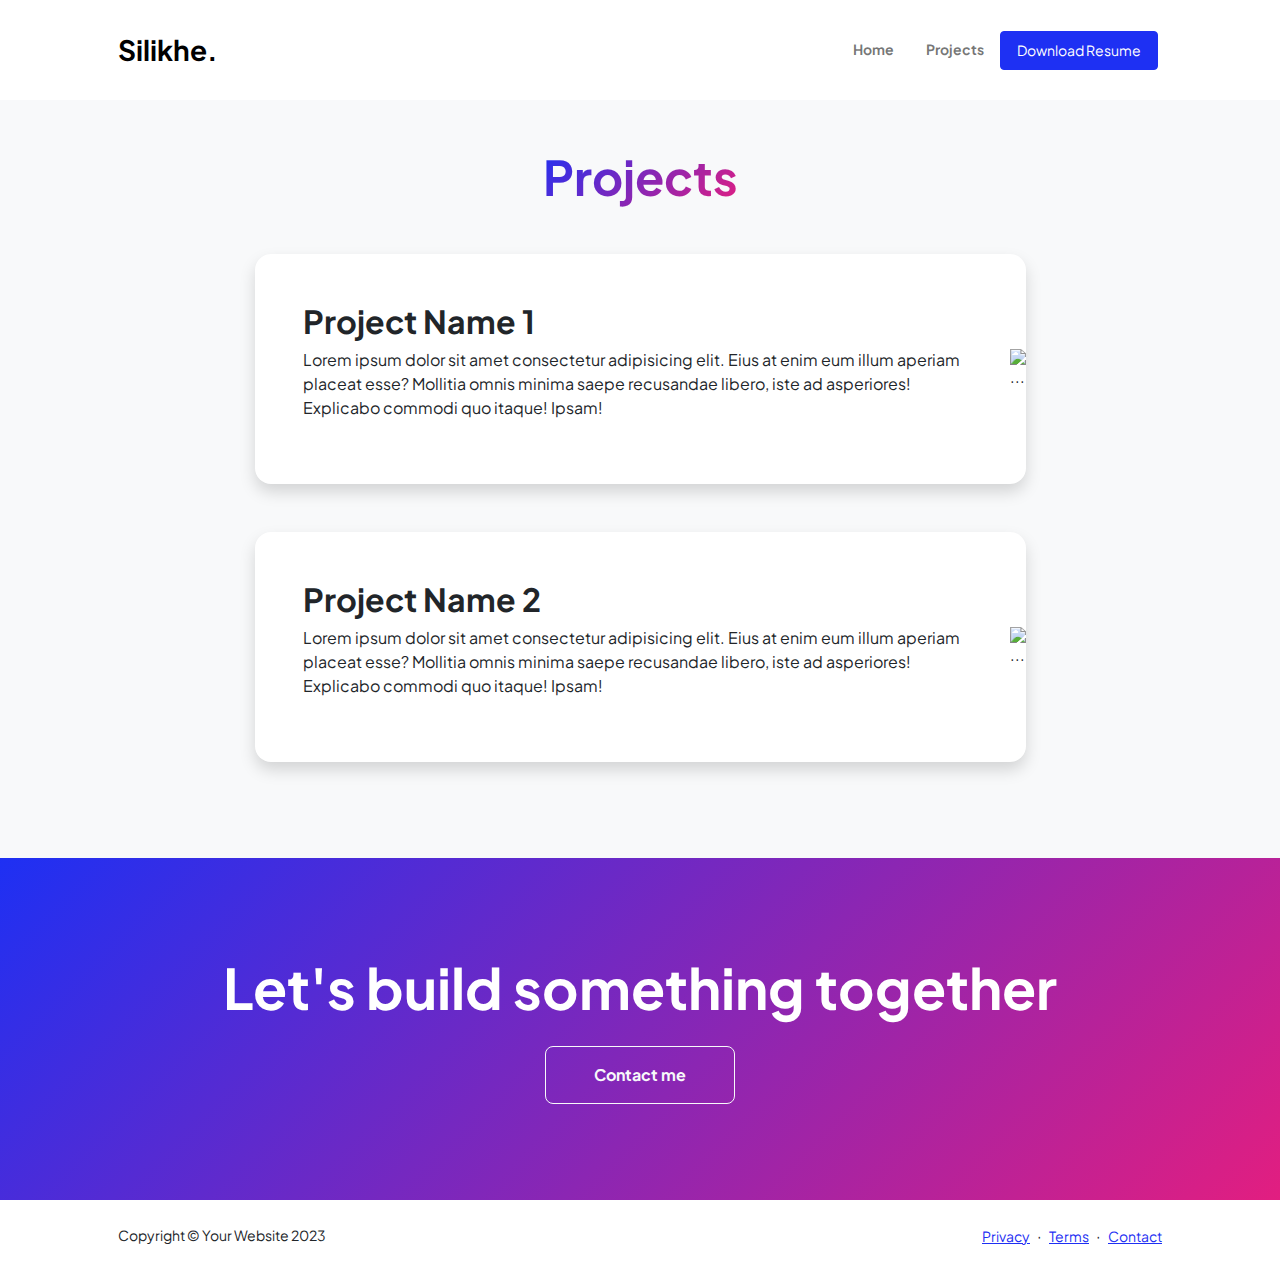
==== projects.html @ 0304fe15 "first commit" ====
<!DOCTYPE html>
<html lang="en">
    <head>
        <meta charset="utf-8" />
        <meta name="viewport" content="width=device-width, initial-scale=1, shrink-to-fit=no" />
        <meta name="description" content="" />
        <meta name="author" content="" />
        <title>Modern Business - Start Bootstrap Template</title>
        <!-- Favicon-->
        <link rel="icon" type="image/x-icon" href="assets/favicon.ico" />
        <!-- Custom Google font-->
        <link rel="preconnect" href="https://fonts.googleapis.com" />
        <link rel="preconnect" href="https://fonts.gstatic.com" crossorigin />
        <link href="https://fonts.googleapis.com/css2?family=Plus+Jakarta+Sans:wght@100;200;300;400;500;600;700;800;900&amp;display=swap" rel="stylesheet" />
        <!-- Bootstrap icons-->
        <link href="https://cdn.jsdelivr.net/npm/bootstrap-icons@1.8.1/font/bootstrap-icons.css" rel="stylesheet" />
        <!-- Core theme CSS (includes Bootstrap)-->
        <link href="css/styles.css" rel="stylesheet" />
    </head>
    <body class="d-flex flex-column h-100 bg-light">
        <main class="flex-shrink-0">
            <!-- Navigation-->
            <nav class="navbar navbar-expand-lg navbar-light bg-white py-4">
                <div class="container px-5">
                    <a class="navbar-brand" href="index.html"><span class="fw-bolder text-black text-primary" style="font-size: 28px; font-weight: bold;">Silikhe.</span></a>
                    <button class="navbar-toggler" type="button" data-bs-toggle="collapse" data-bs-target="#navbarSupportedContent" aria-controls="navbarSupportedContent" aria-expanded="false" aria-label="Toggle navigation"><span class="navbar-toggler-icon"></span></button>
                    <div class="collapse navbar-collapse" id="navbarSupportedContent">
                        <ul class="navbar-nav ms-auto mb-2 mb-lg-0 small fw-bolder">
                            <li class="nav-item"><a class="nav-link" href="index.html">Home</a></li>
                            <li class="nav-item"><a class="nav-link" href="projects.html">Projects</a></li>
                            <li class="nav-item"><a class="btn btn-primary btn-sm px-3 py-2 me-sm-1" href="resume.html">Download Resume</a></li>
                        </ul>
                    </div>
                </div>
            </nav>
            <!-- Projects Section-->
            <section class="py-5">
                <div class="container px-5 mb-5">
                    <div class="text-center mb-5">
                        <h1 class="display-5 fw-bolder mb-0"><span class="text-gradient d-inline">Projects</span></h1>
                    </div>
                    <div class="row gx-5 justify-content-center">
                        <div class="col-lg-11 col-xl-9 col-xxl-8">
                            <!-- Project Card 1-->
                            <div class="card overflow-hidden shadow rounded-4 border-0 mb-5">
                                <div class="card-body p-0">
                                    <div class="d-flex align-items-center">
                                        <div class="p-5">
                                            <h2 class="fw-bolder">Project Name 1</h2>
                                            <p>Lorem ipsum dolor sit amet consectetur adipisicing elit. Eius at enim eum illum aperiam placeat esse? Mollitia omnis minima saepe recusandae libero, iste ad asperiores! Explicabo commodi quo itaque! Ipsam!</p>
                                        </div>
                                        <img class="img-fluid" src="https://dummyimage.com/300x400/343a40/6c757d" alt="..." />
                                    </div>
                                </div>
                            </div>
                            <!-- Project Card 2-->
                            <div class="card overflow-hidden shadow rounded-4 border-0">
                                <div class="card-body p-0">
                                    <div class="d-flex align-items-center">
                                        <div class="p-5">
                                            <h2 class="fw-bolder">Project Name 2</h2>
                                            <p>Lorem ipsum dolor sit amet consectetur adipisicing elit. Eius at enim eum illum aperiam placeat esse? Mollitia omnis minima saepe recusandae libero, iste ad asperiores! Explicabo commodi quo itaque! Ipsam!</p>
                                        </div>
                                        <img class="img-fluid" src="https://dummyimage.com/300x400/343a40/6c757d" alt="..." />
                                    </div>
                                </div>
                            </div>
                        </div>
                    </div>
                </div>
            </section>
            <!-- Call to action section-->
            <section class="py-5 bg-gradient-primary-to-secondary text-white">
                <div class="container px-5 my-5">
                    <div class="text-center">
                        <h2 class="display-4 fw-bolder mb-4">Let's build something together</h2>
                        <a class="btn btn-outline-light btn-lg px-5 py-3 fs-6 fw-bolder" href="contact.html">Contact me</a>
                    </div>
                </div>
            </section>
        </main>
        <!-- Footer-->
        <footer class="bg-white py-4 mt-auto">
            <div class="container px-5">
                <div class="row align-items-center justify-content-between flex-column flex-sm-row">
                    <div class="col-auto"><div class="small m-0">Copyright &copy; Your Website 2023</div></div>
                    <div class="col-auto">
                        <a class="small" href="#!">Privacy</a>
                        <span class="mx-1">&middot;</span>
                        <a class="small" href="#!">Terms</a>
                        <span class="mx-1">&middot;</span>
                        <a class="small" href="#!">Contact</a>
                    </div>
                </div>
            </div>
        </footer>
        <!-- Bootstrap core JS-->
        <script src="https://cdn.jsdelivr.net/npm/bootstrap@5.2.3/dist/js/bootstrap.bundle.min.js"></script>
        <!-- Core theme JS-->
        <script src="js/scripts.js"></script>
    </body>
</html>
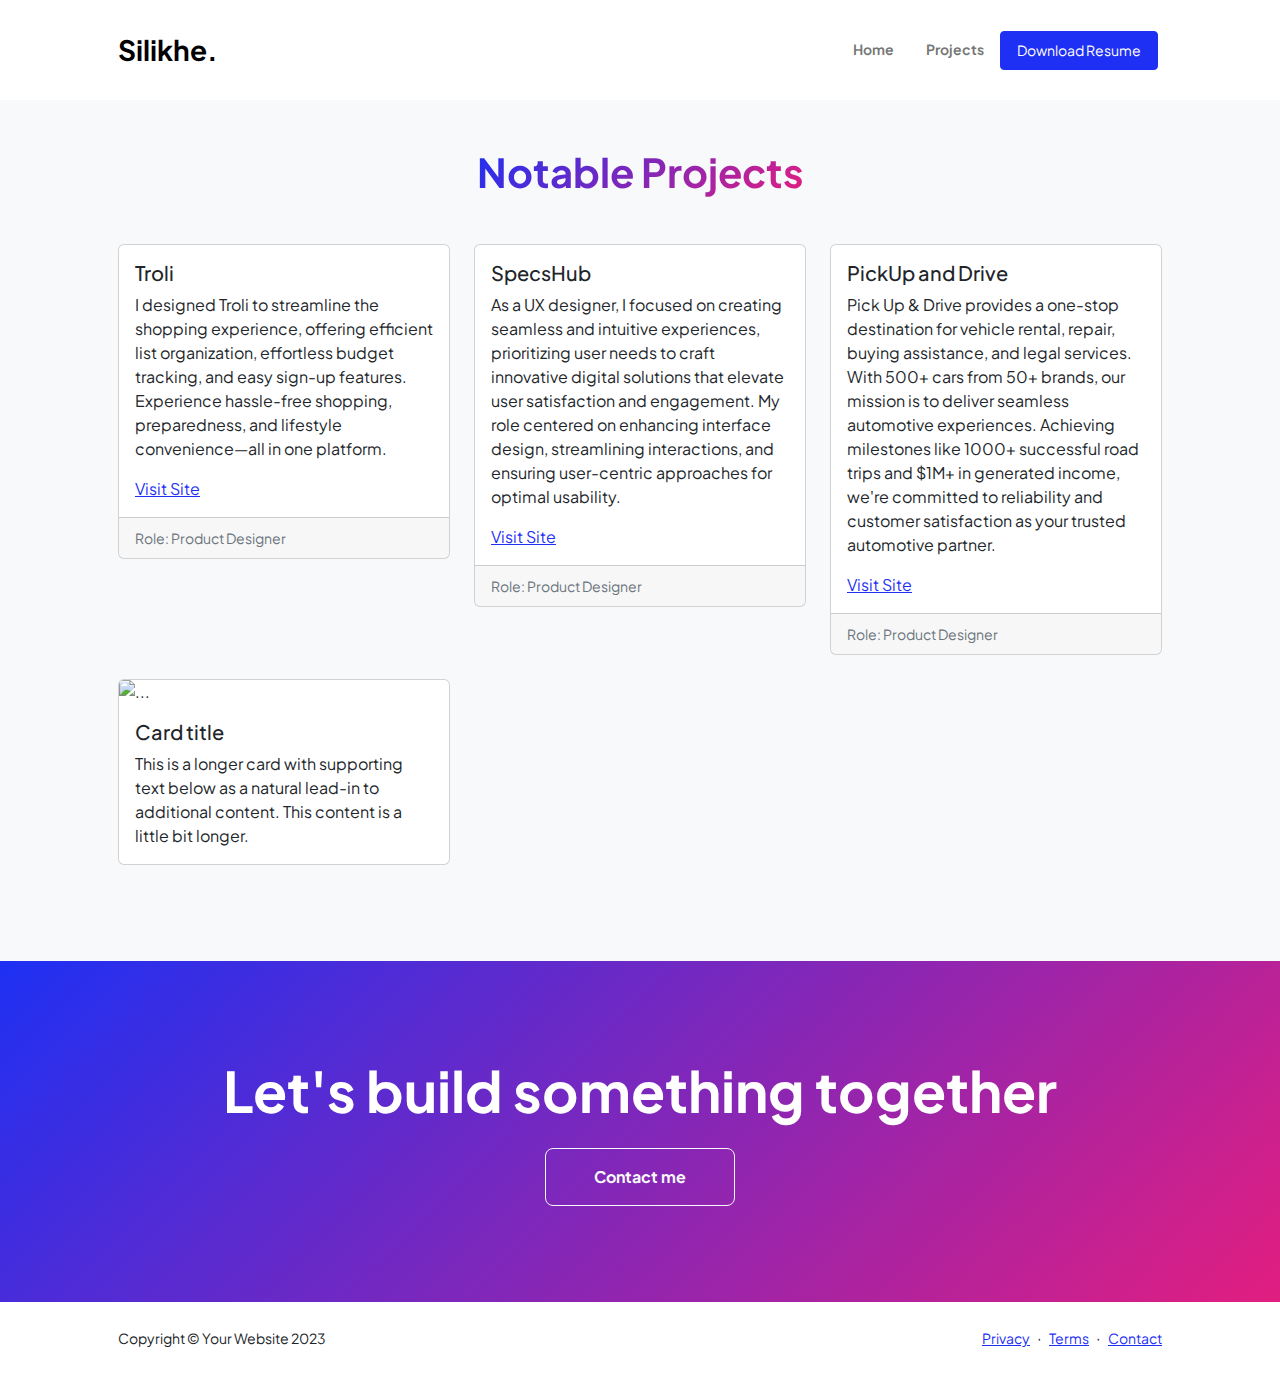
==== commit b0a3e800: "add" ====
--- a/projects.html
+++ b/projects.html
@@ -28,7 +28,7 @@
                         <ul class="navbar-nav ms-auto mb-2 mb-lg-0 small fw-bolder">
                             <li class="nav-item"><a class="nav-link" href="index.html">Home</a></li>
                             <li class="nav-item"><a class="nav-link" href="projects.html">Projects</a></li>
-                            <li class="nav-item"><a class="btn btn-primary btn-sm px-3 py-2 me-sm-1" href="resume.html">Download Resume</a></li>
+                            <li class="nav-item"><a class="btn btn-primary btn-sm px-3 py-2 me-sm-1" href="./assets/silas.silikhe_resume.pdf" target="_blank">Download Resume</a></li>
                         </ul>
                     </div>
                 </div>
@@ -37,36 +37,55 @@
             <section class="py-5">
                 <div class="container px-5 mb-5">
                     <div class="text-center mb-5">
-                        <h1 class="display-5 fw-bolder mb-0"><span class="text-gradient d-inline">Projects</span></h1>
+                        <h1 class="display-8 fw-bolder mb-0"><span class="text-gradient d-inline">Notable Projects</span></h1>
                     </div>
-                    <div class="row gx-5 justify-content-center">
-                        <div class="col-lg-11 col-xl-9 col-xxl-8">
-                            <!-- Project Card 1-->
-                            <div class="card overflow-hidden shadow rounded-4 border-0 mb-5">
-                                <div class="card-body p-0">
-                                    <div class="d-flex align-items-center">
-                                        <div class="p-5">
-                                            <h2 class="fw-bolder">Project Name 1</h2>
-                                            <p>Lorem ipsum dolor sit amet consectetur adipisicing elit. Eius at enim eum illum aperiam placeat esse? Mollitia omnis minima saepe recusandae libero, iste ad asperiores! Explicabo commodi quo itaque! Ipsam!</p>
-                                        </div>
-                                        <img class="img-fluid" src="https://dummyimage.com/300x400/343a40/6c757d" alt="..." />
-                                    </div>
+                    <div class="row row-cols-1 row-cols-md-3 g-4">
+                        <div class="col">
+                          <div class="card">
+                            <div class="card-body">
+                                <h5 class="card-title">Troli</h5>
+                                <p class="card-text">I designed Troli to streamline the shopping experience, offering efficient list organization, effortless budget tracking, and easy sign-up features. Experience hassle-free shopping, preparedness, and lifestyle convenience—all in one platform.</p>
+                                <a href="https://troli.co.ke/" class="card-link">Visit Site</a>
+                            </div>
+                              <div class="card-footer">
+                                <small class="text-muted">Role: Product Designer</small>
+                              </div>
+                          </div>
+                        </div>
+                        <div class="col">
+                            <div class="card">
+                              <div class="card-body">
+                                  <h5 class="card-title">SpecsHub</h5>
+                                  <p class="card-text">As a UX designer, I focused on creating seamless and intuitive experiences, prioritizing user needs to craft innovative digital solutions that elevate user satisfaction and engagement. My role centered on enhancing interface design, streamlining interactions, and ensuring user-centric approaches for optimal usability.</p>
+                                  <a href="https://specsmentors.com/" class="card-link">Visit Site</a>
+                              </div>
+                                <div class="card-footer">
+                                  <small class="text-muted">Role: Product Designer</small>
                                 </div>
                             </div>
-                            <!-- Project Card 2-->
-                            <div class="card overflow-hidden shadow rounded-4 border-0">
-                                <div class="card-body p-0">
-                                    <div class="d-flex align-items-center">
-                                        <div class="p-5">
-                                            <h2 class="fw-bolder">Project Name 2</h2>
-                                            <p>Lorem ipsum dolor sit amet consectetur adipisicing elit. Eius at enim eum illum aperiam placeat esse? Mollitia omnis minima saepe recusandae libero, iste ad asperiores! Explicabo commodi quo itaque! Ipsam!</p>
-                                        </div>
-                                        <img class="img-fluid" src="https://dummyimage.com/300x400/343a40/6c757d" alt="..." />
-                                    </div>
+                          </div>
+                       <div class="col">
+                            <div class="card">
+                              <div class="card-body">
+                                  <h5 class="card-title">PickUp and Drive</h5>
+                                  <p class="card-text">Pick Up & Drive provides a one-stop destination for vehicle rental, repair, buying assistance, and legal services. With 500+ cars from 50+ brands, our mission is to deliver seamless automotive experiences. Achieving milestones like 1000+ successful road trips and $1M+ in generated income, we're committed to reliability and customer satisfaction as your trusted automotive partner.</p>
+                                  <a href="https://specsmentors.com/" class="card-link">Visit Site</a>
+                              </div>
+                                <div class="card-footer">
+                                  <small class="text-muted">Role: Product Designer</small>
                                 </div>
                             </div>
+                          </div>
+                        <div class="col">
+                          <div class="card">
+                            <img src="..." class="card-img-top" alt="...">
+                            <div class="card-body">
+                              <h5 class="card-title">Card title</h5>
+                              <p class="card-text">This is a longer card with supporting text below as a natural lead-in to additional content. This content is a little bit longer.</p>
+                            </div>
+                          </div>
                         </div>
-                    </div>
+                      </div>
                 </div>
             </section>
             <!-- Call to action section-->
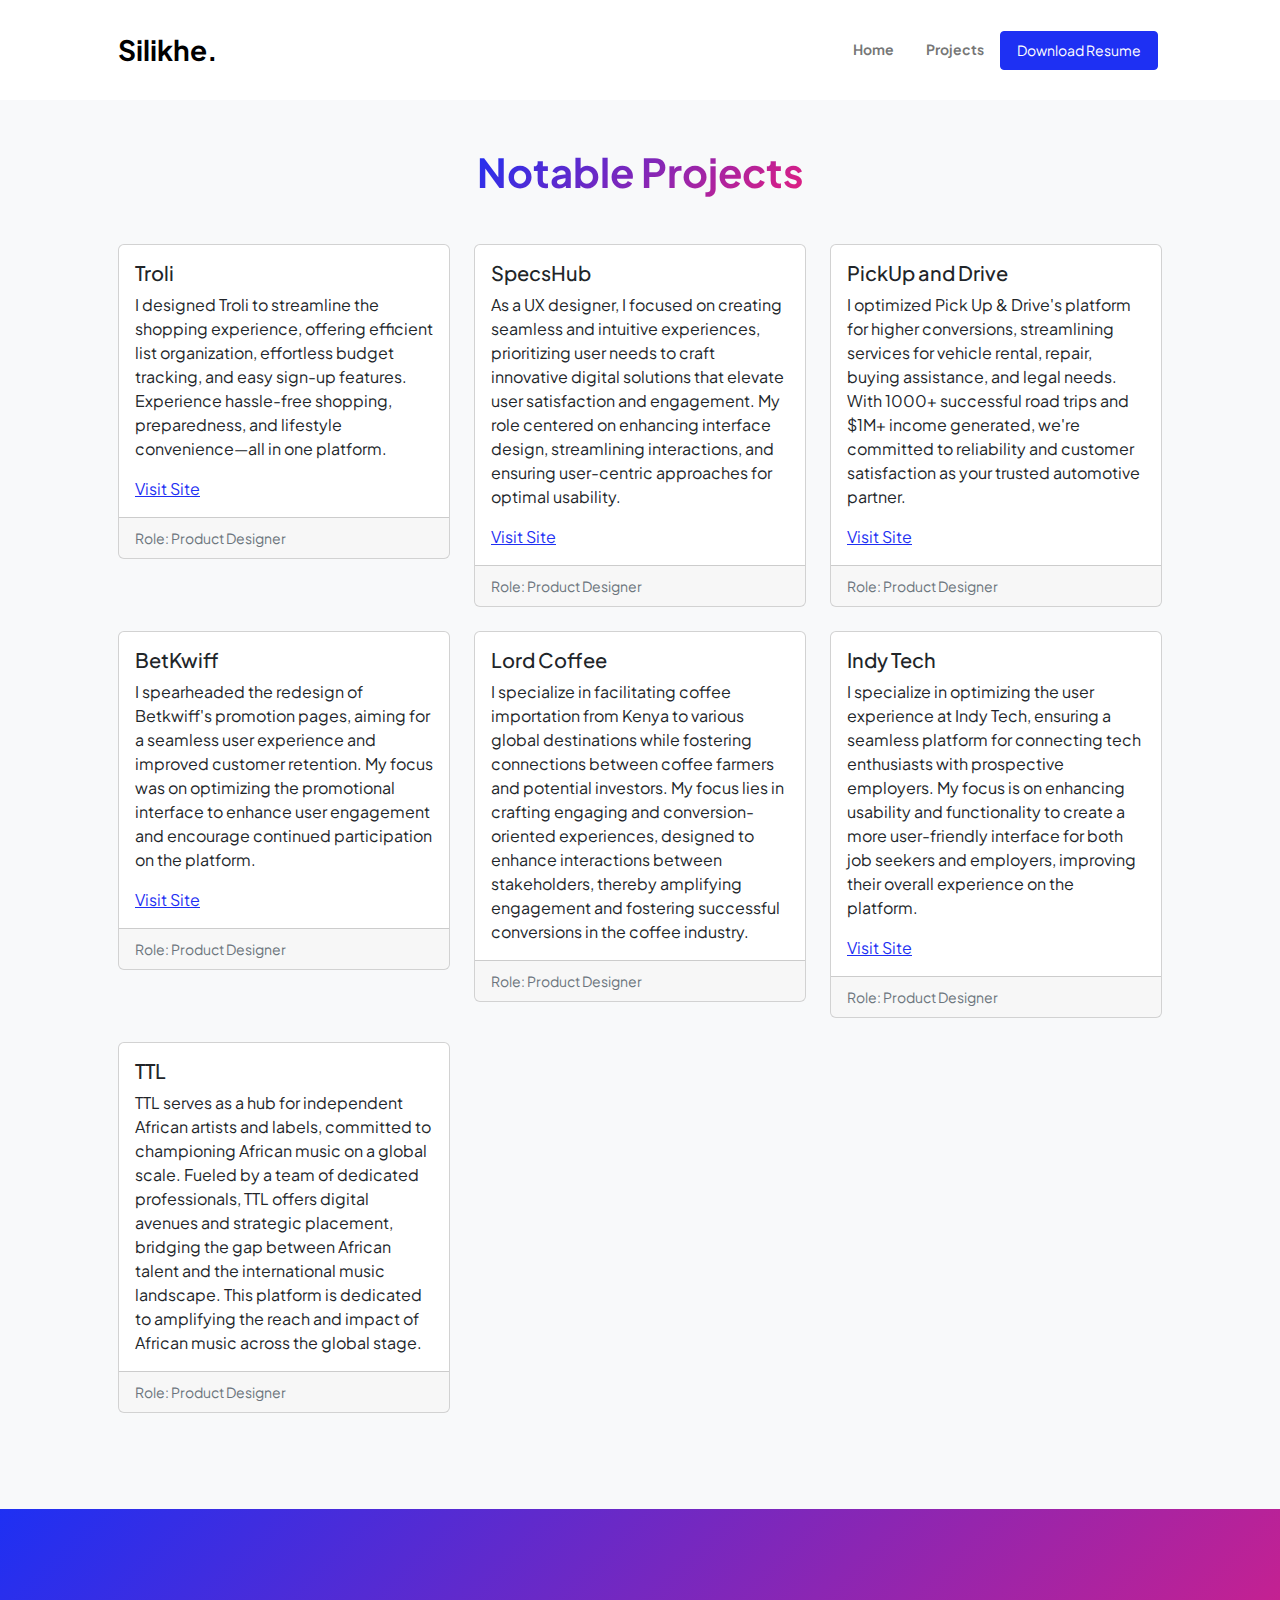
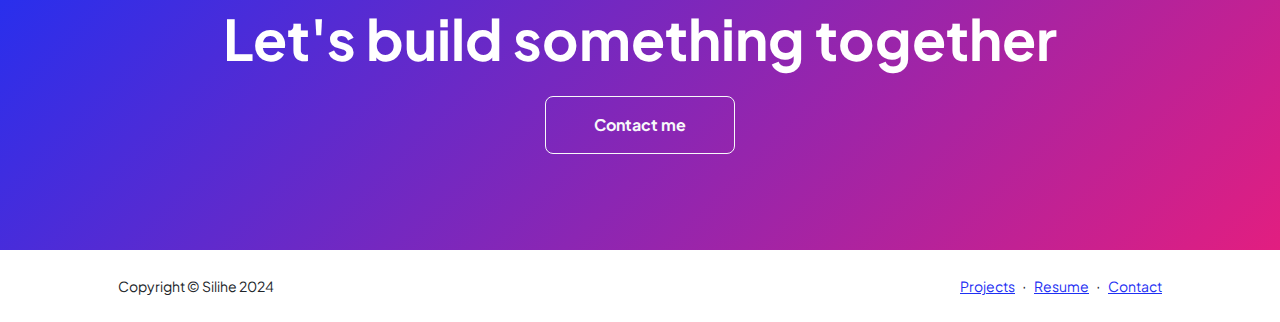
==== commit 17547bff: "add" ====
--- a/projects.html
+++ b/projects.html
@@ -68,23 +68,61 @@
                             <div class="card">
                               <div class="card-body">
                                   <h5 class="card-title">PickUp and Drive</h5>
-                                  <p class="card-text">Pick Up & Drive provides a one-stop destination for vehicle rental, repair, buying assistance, and legal services. With 500+ cars from 50+ brands, our mission is to deliver seamless automotive experiences. Achieving milestones like 1000+ successful road trips and $1M+ in generated income, we're committed to reliability and customer satisfaction as your trusted automotive partner.</p>
-                                  <a href="https://specsmentors.com/" class="card-link">Visit Site</a>
+                                  <p class="card-text">I optimized Pick Up & Drive's platform for higher conversions, streamlining services for vehicle rental, repair, buying assistance, and legal needs. With 1000+ successful road trips and $1M+ income generated, we're committed to reliability and customer satisfaction as your trusted automotive partner.</p>
+                                  <a href="https://drivedreamride.com/" class="card-link">Visit Site</a>
                               </div>
                                 <div class="card-footer">
                                   <small class="text-muted">Role: Product Designer</small>
                                 </div>
                             </div>
                           </div>
-                        <div class="col">
-                          <div class="card">
-                            <img src="..." class="card-img-top" alt="...">
-                            <div class="card-body">
-                              <h5 class="card-title">Card title</h5>
-                              <p class="card-text">This is a longer card with supporting text below as a natural lead-in to additional content. This content is a little bit longer.</p>
+                          <div class="col">
+                            <div class="card">
+                              <div class="card-body">
+                                  <h5 class="card-title">BetKwiff</h5>
+                                  <p class="card-text">I spearheaded the redesign of Betkwiff's promotion pages, aiming for a seamless user experience and improved customer retention. My focus was on optimizing the promotional interface to enhance user engagement and encourage continued participation on the platform.</p>
+                                  <a href="https://www.betkwiff.com/sports/default/" class="card-link">Visit Site</a>
+                              </div>
+                                <div class="card-footer">
+                                  <small class="text-muted">Role: Product Designer</small>
+                                </div>
                             </div>
                           </div>
-                        </div>
+                          <div class="col">
+                            <div class="card">
+                              <div class="card-body">
+                                  <h5 class="card-title">Lord Coffee</h5>
+                                  <p class="card-text">I specialize in facilitating coffee importation from Kenya to various global destinations while fostering connections between coffee farmers and potential investors. My focus lies in crafting engaging and conversion-oriented experiences, designed to enhance interactions between stakeholders, thereby amplifying engagement and fostering successful conversions in the coffee industry.</p>
+                              </div>
+                                <div class="card-footer">
+                                  <small class="text-muted">Role: Product Designer</small>
+                                </div>
+                            </div>
+                          </div>
+                          
+                          <div class="col">
+                            <div class="card">
+                              <div class="card-body">
+                                  <h5 class="card-title">Indy Tech</h5>
+                                  <p class="card-text">I specialize in optimizing the user experience at Indy Tech, ensuring a seamless platform for connecting tech enthusiasts with prospective employers. My focus is on enhancing usability and functionality to create a more user-friendly interface for both job seekers and employers, improving their overall experience on the platform.</p>
+                                  <a href="https://indytech.co.ke/" class="card-link">Visit Site</a>
+                              </div>
+                                <div class="card-footer">
+                                  <small class="text-muted">Role: Product Designer</small>
+                                </div>
+                            </div>
+                          </div>
+                          <div class="col">
+                            <div class="card">
+                              <div class="card-body">
+                                  <h5 class="card-title">TTL</h5>
+                                  <p class="card-text">TTL serves as a hub for independent African artists and labels, committed to championing African music on a global scale. Fueled by a team of dedicated professionals, TTL offers digital avenues and strategic placement, bridging the gap between African talent and the international music landscape. This platform is dedicated to amplifying the reach and impact of African music across the global stage.</p>
+                              </div>
+                                <div class="card-footer">
+                                  <small class="text-muted">Role: Product Designer</small>
+                                </div>
+                            </div>
+                          </div>
                       </div>
                 </div>
             </section>
@@ -102,11 +140,11 @@
         <footer class="bg-white py-4 mt-auto">
             <div class="container px-5">
                 <div class="row align-items-center justify-content-between flex-column flex-sm-row">
-                    <div class="col-auto"><div class="small m-0">Copyright &copy; Your Website 2023</div></div>
+                    <div class="col-auto"><div class="small m-0">Copyright &copy; Silihe 2024</div></div>
                     <div class="col-auto">
-                        <a class="small" href="#!">Privacy</a>
+                        <a class="small" href="#!">Projects</a>
                         <span class="mx-1">&middot;</span>
-                        <a class="small" href="#!">Terms</a>
+                        <a class="small" href="#!">Resume</a>
                         <span class="mx-1">&middot;</span>
                         <a class="small" href="#!">Contact</a>
                     </div>
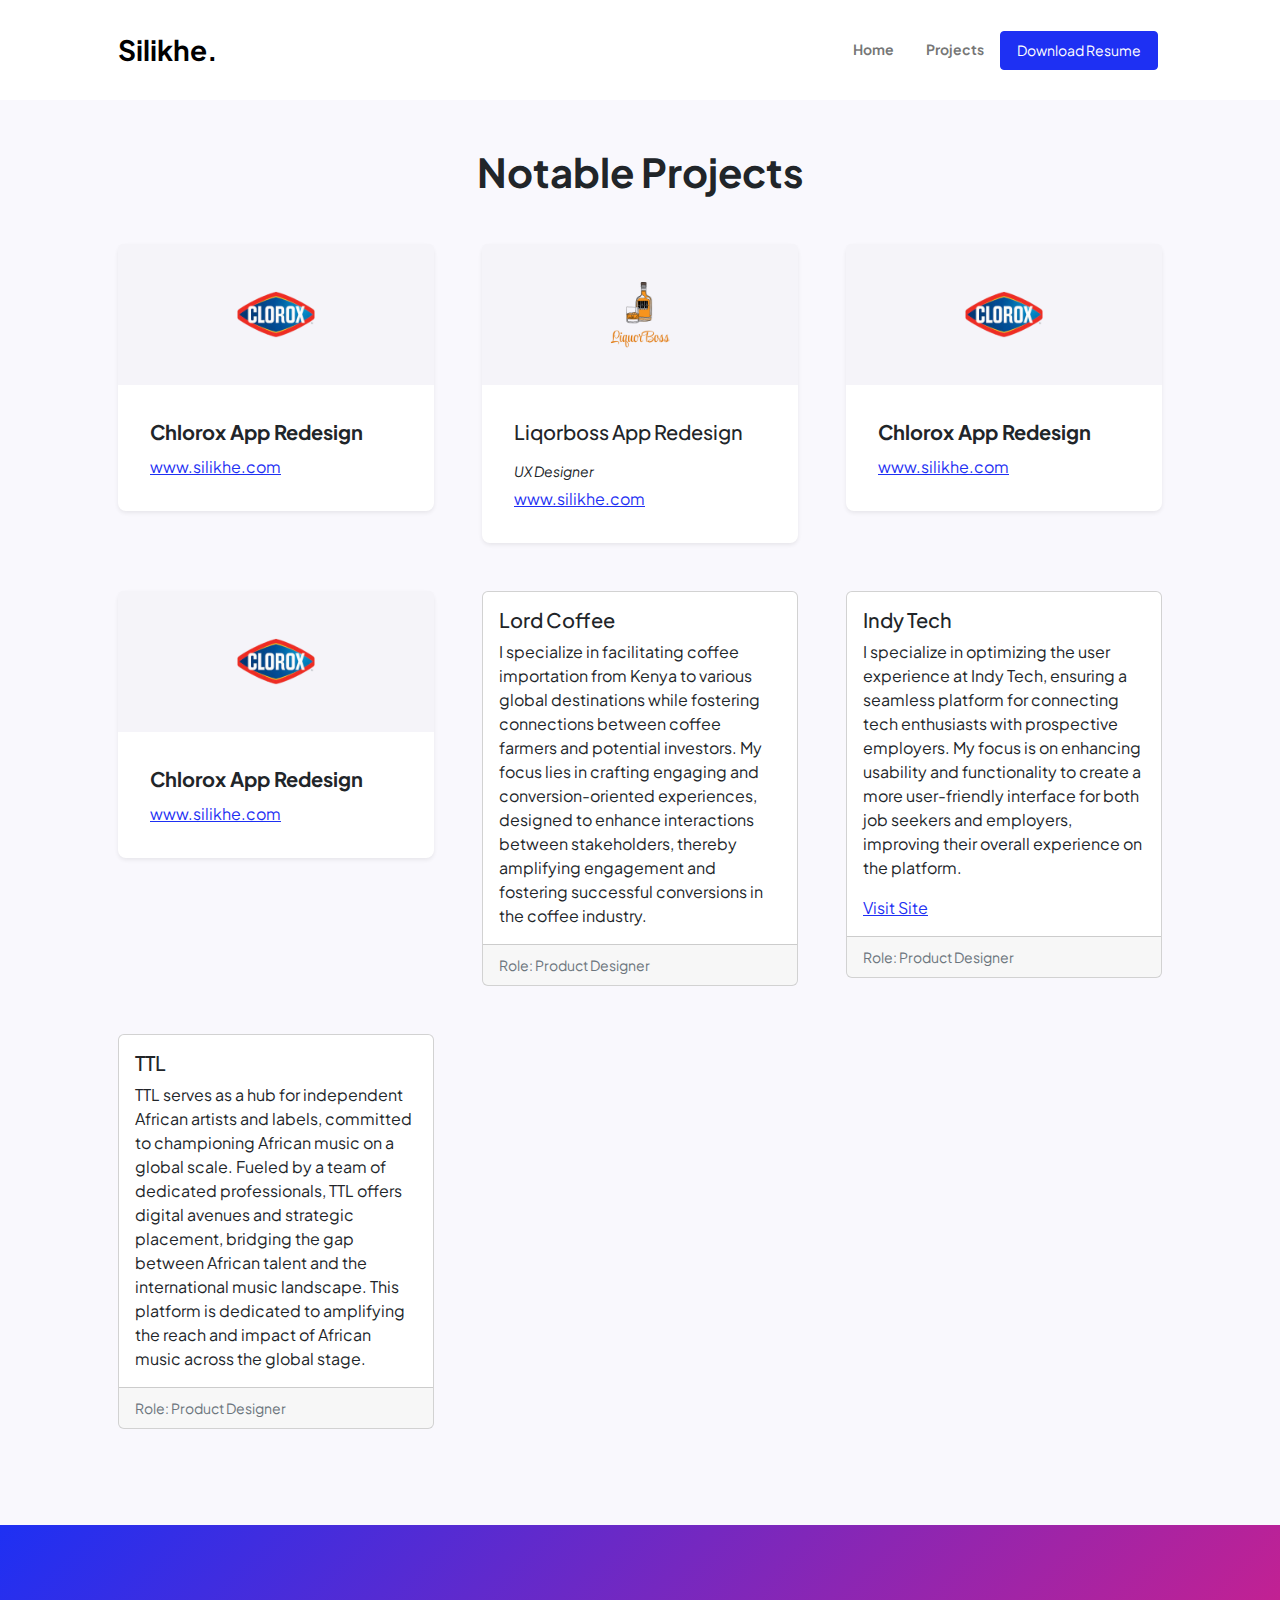
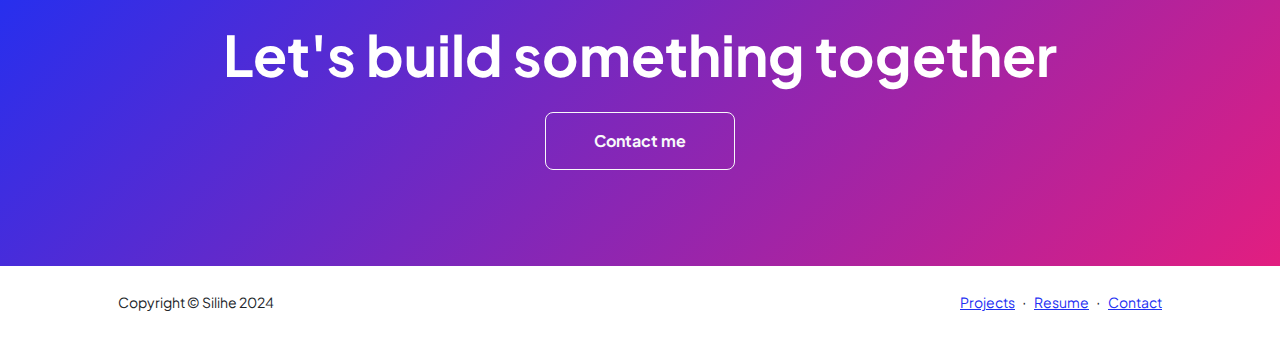
==== commit 2efc685b: "some changes" ====
--- a/projects.html
+++ b/projects.html
@@ -1,159 +1,223 @@
 <!DOCTYPE html>
 <html lang="en">
-    <head>
-        <meta charset="utf-8" />
-        <meta name="viewport" content="width=device-width, initial-scale=1, shrink-to-fit=no" />
-        <meta name="description" content="" />
-        <meta name="author" content="" />
-        <title>Modern Business - Start Bootstrap Template</title>
-        <!-- Favicon-->
-        <link rel="icon" type="image/x-icon" href="assets/favicon.ico" />
-        <!-- Custom Google font-->
-        <link rel="preconnect" href="https://fonts.googleapis.com" />
-        <link rel="preconnect" href="https://fonts.gstatic.com" crossorigin />
-        <link href="https://fonts.googleapis.com/css2?family=Plus+Jakarta+Sans:wght@100;200;300;400;500;600;700;800;900&amp;display=swap" rel="stylesheet" />
-        <!-- Bootstrap icons-->
-        <link href="https://cdn.jsdelivr.net/npm/bootstrap-icons@1.8.1/font/bootstrap-icons.css" rel="stylesheet" />
-        <!-- Core theme CSS (includes Bootstrap)-->
-        <link href="css/styles.css" rel="stylesheet" />
-    </head>
-    <body class="d-flex flex-column h-100 bg-light">
-        <main class="flex-shrink-0">
-            <!-- Navigation-->
-            <nav class="navbar navbar-expand-lg navbar-light bg-white py-4">
-                <div class="container px-5">
-                    <a class="navbar-brand" href="index.html"><span class="fw-bolder text-black text-primary" style="font-size: 28px; font-weight: bold;">Silikhe.</span></a>
-                    <button class="navbar-toggler" type="button" data-bs-toggle="collapse" data-bs-target="#navbarSupportedContent" aria-controls="navbarSupportedContent" aria-expanded="false" aria-label="Toggle navigation"><span class="navbar-toggler-icon"></span></button>
-                    <div class="collapse navbar-collapse" id="navbarSupportedContent">
-                        <ul class="navbar-nav ms-auto mb-2 mb-lg-0 small fw-bolder">
-                            <li class="nav-item"><a class="nav-link" href="index.html">Home</a></li>
-                            <li class="nav-item"><a class="nav-link" href="projects.html">Projects</a></li>
-                            <li class="nav-item"><a class="btn btn-primary btn-sm px-3 py-2 me-sm-1" href="./assets/silas.silikhe_resume.pdf" target="_blank">Download Resume</a></li>
-                        </ul>
-                    </div>
+
+<head>
+  <meta charset="utf-8" />
+  <meta name="viewport" content="width=device-width, initial-scale=1, shrink-to-fit=no" />
+  <meta name="description" content="" />
+  <meta name="author" content="" />
+  <title>Silikhe | Projects</title>
+  <!-- Favicon-->
+  <link rel="icon" type="image/x-icon" href="assets/favicon.ico" />
+  <!-- Custom Google font-->
+  <link rel="preconnect" href="https://fonts.googleapis.com" />
+  <link rel="preconnect" href="https://fonts.gstatic.com" crossorigin />
+  <link
+    href="https://fonts.googleapis.com/css2?family=Plus+Jakarta+Sans:wght@100;200;300;400;500;600;700;800;900&amp;display=swap"
+    rel="stylesheet" />
+  <!-- Bootstrap icons-->
+  <link href="https://cdn.jsdelivr.net/npm/bootstrap-icons@1.8.1/font/bootstrap-icons.css" rel="stylesheet" />
+  <!-- Core theme CSS (includes Bootstrap)-->
+  <link href="css/styles.css" rel="stylesheet" />
+</head>
+
+<body class="d-flex flex-column h-100" style="background-color: #f9f8fd">
+  <main class="flex-shrink-0">
+    <!-- Navigation-->
+    <nav class="navbar navbar-expand-lg navbar-light bg-white py-4">
+      <div class="container px-5">
+        <a class="navbar-brand" href="index.html"><span class="fw-bolder text-black text-primary"
+            style="font-size: 28px; font-weight: bold">Silikhe.</span></a>
+        <button class="navbar-toggler" type="button" data-bs-toggle="collapse" data-bs-target="#navbarSupportedContent"
+          aria-controls="navbarSupportedContent" aria-expanded="false" aria-label="Toggle navigation">
+          <span class="navbar-toggler-icon"></span>
+        </button>
+        <div class="collapse navbar-collapse" id="navbarSupportedContent">
+          <ul class="navbar-nav ms-auto mb-2 mb-lg-0 small fw-bolder">
+            <li class="nav-item">
+              <a class="nav-link" href="index.html">Home</a>
+            </li>
+            <li class="nav-item">
+              <a class="nav-link" href="projects.html">Projects</a>
+            </li>
+            <li class="nav-item">
+              <a class="btn btn-primary btn-sm px-3 py-2 me-sm-1" href="./assets/silas.silikhe_resume.pdf"
+                target="_blank">Download Resume</a>
+            </li>
+          </ul>
+        </div>
+      </div>
+    </nav>
+    <!-- Projects Section-->
+    <section class="py-5">
+      <div class="container px-5 mb-5">
+        <div class="text-center mb-5">
+          <h1 class="display-9 fw-bolder mb-0">
+            <span class="text-gradien d-inline">Notable Projects</span>
+          </h1>
+        </div>
+        <div class="row row-cols-1 row-cols-md-3 g-5">
+          <div class="col">
+            <div class="card rounded-3 shadow-sm border-0" style="width: 100%">
+              <img src="./assets/cover.png" class="card-img-top" alt="Sunset Over the Sea" />
+              <div class="card-body m-3">
+                <p class="text-bold" style="
+                      font-weight: bold;
+                      font-size: 20px;
+                      margin-bottom: 8px;
+                    ">
+                  Chlorox App Redesign
+                </p>
+                <a href="https://specsmentors.com/" class="card-link">www.silikhe.com</a>
+              </div>
+            </div>
+          </div>
+          <div class="col">
+            <div class="card rounded-3 shadow-sm border-0" style="width: 100%">
+              <img src="./assets/cover/liquorboss.png" class="card-img-top" alt="Sunset Over the Sea" />
+              <div class="card-body m-3">
+                <p class="text-bold" style="
+                      font-weight: 500;
+                      font-size: 20px;
+                      margin-bottom: 8px;
+                    ">
+                  Liqorboss App Redesign
+                </p>
+                <div class="py-1">
+                  <small>
+                    <i>
+                      UX Designer
+                    </i>
+                  </small>
                 </div>
-            </nav>
-            <!-- Projects Section-->
-            <section class="py-5">
-                <div class="container px-5 mb-5">
-                    <div class="text-center mb-5">
-                        <h1 class="display-8 fw-bolder mb-0"><span class="text-gradient d-inline">Notable Projects</span></h1>
-                    </div>
-                    <div class="row row-cols-1 row-cols-md-3 g-4">
-                        <div class="col">
-                          <div class="card">
-                            <div class="card-body">
-                                <h5 class="card-title">Troli</h5>
-                                <p class="card-text">I designed Troli to streamline the shopping experience, offering efficient list organization, effortless budget tracking, and easy sign-up features. Experience hassle-free shopping, preparedness, and lifestyle convenience—all in one platform.</p>
-                                <a href="https://troli.co.ke/" class="card-link">Visit Site</a>
-                            </div>
-                              <div class="card-footer">
-                                <small class="text-muted">Role: Product Designer</small>
-                              </div>
-                          </div>
-                        </div>
-                        <div class="col">
-                            <div class="card">
-                              <div class="card-body">
-                                  <h5 class="card-title">SpecsHub</h5>
-                                  <p class="card-text">As a UX designer, I focused on creating seamless and intuitive experiences, prioritizing user needs to craft innovative digital solutions that elevate user satisfaction and engagement. My role centered on enhancing interface design, streamlining interactions, and ensuring user-centric approaches for optimal usability.</p>
-                                  <a href="https://specsmentors.com/" class="card-link">Visit Site</a>
-                              </div>
-                                <div class="card-footer">
-                                  <small class="text-muted">Role: Product Designer</small>
-                                </div>
-                            </div>
-                          </div>
-                       <div class="col">
-                            <div class="card">
-                              <div class="card-body">
-                                  <h5 class="card-title">PickUp and Drive</h5>
-                                  <p class="card-text">I optimized Pick Up & Drive's platform for higher conversions, streamlining services for vehicle rental, repair, buying assistance, and legal needs. With 1000+ successful road trips and $1M+ income generated, we're committed to reliability and customer satisfaction as your trusted automotive partner.</p>
-                                  <a href="https://drivedreamride.com/" class="card-link">Visit Site</a>
-                              </div>
-                                <div class="card-footer">
-                                  <small class="text-muted">Role: Product Designer</small>
-                                </div>
-                            </div>
-                          </div>
-                          <div class="col">
-                            <div class="card">
-                              <div class="card-body">
-                                  <h5 class="card-title">BetKwiff</h5>
-                                  <p class="card-text">I spearheaded the redesign of Betkwiff's promotion pages, aiming for a seamless user experience and improved customer retention. My focus was on optimizing the promotional interface to enhance user engagement and encourage continued participation on the platform.</p>
-                                  <a href="https://www.betkwiff.com/sports/default/" class="card-link">Visit Site</a>
-                              </div>
-                                <div class="card-footer">
-                                  <small class="text-muted">Role: Product Designer</small>
-                                </div>
-                            </div>
-                          </div>
-                          <div class="col">
-                            <div class="card">
-                              <div class="card-body">
-                                  <h5 class="card-title">Lord Coffee</h5>
-                                  <p class="card-text">I specialize in facilitating coffee importation from Kenya to various global destinations while fostering connections between coffee farmers and potential investors. My focus lies in crafting engaging and conversion-oriented experiences, designed to enhance interactions between stakeholders, thereby amplifying engagement and fostering successful conversions in the coffee industry.</p>
-                              </div>
-                                <div class="card-footer">
-                                  <small class="text-muted">Role: Product Designer</small>
-                                </div>
-                            </div>
-                          </div>
-                          
-                          <div class="col">
-                            <div class="card">
-                              <div class="card-body">
-                                  <h5 class="card-title">Indy Tech</h5>
-                                  <p class="card-text">I specialize in optimizing the user experience at Indy Tech, ensuring a seamless platform for connecting tech enthusiasts with prospective employers. My focus is on enhancing usability and functionality to create a more user-friendly interface for both job seekers and employers, improving their overall experience on the platform.</p>
-                                  <a href="https://indytech.co.ke/" class="card-link">Visit Site</a>
-                              </div>
-                                <div class="card-footer">
-                                  <small class="text-muted">Role: Product Designer</small>
-                                </div>
-                            </div>
-                          </div>
-                          <div class="col">
-                            <div class="card">
-                              <div class="card-body">
-                                  <h5 class="card-title">TTL</h5>
-                                  <p class="card-text">TTL serves as a hub for independent African artists and labels, committed to championing African music on a global scale. Fueled by a team of dedicated professionals, TTL offers digital avenues and strategic placement, bridging the gap between African talent and the international music landscape. This platform is dedicated to amplifying the reach and impact of African music across the global stage.</p>
-                              </div>
-                                <div class="card-footer">
-                                  <small class="text-muted">Role: Product Designer</small>
-                                </div>
-                            </div>
-                          </div>
-                      </div>
-                </div>
-            </section>
-            <!-- Call to action section-->
-            <section class="py-5 bg-gradient-primary-to-secondary text-white">
-                <div class="container px-5 my-5">
-                    <div class="text-center">
-                        <h2 class="display-4 fw-bolder mb-4">Let's build something together</h2>
-                        <a class="btn btn-outline-light btn-lg px-5 py-3 fs-6 fw-bolder" href="contact.html">Contact me</a>
-                    </div>
-                </div>
-            </section>
-        </main>
-        <!-- Footer-->
-        <footer class="bg-white py-4 mt-auto">
-            <div class="container px-5">
-                <div class="row align-items-center justify-content-between flex-column flex-sm-row">
-                    <div class="col-auto"><div class="small m-0">Copyright &copy; Silihe 2024</div></div>
-                    <div class="col-auto">
-                        <a class="small" href="#!">Projects</a>
-                        <span class="mx-1">&middot;</span>
-                        <a class="small" href="#!">Resume</a>
-                        <span class="mx-1">&middot;</span>
-                        <a class="small" href="#!">Contact</a>
-                    </div>
-                </div>
-            </div>
-        </footer>
-        <!-- Bootstrap core JS-->
-        <script src="https://cdn.jsdelivr.net/npm/bootstrap@5.2.3/dist/js/bootstrap.bundle.min.js"></script>
-        <!-- Core theme JS-->
-        <script src="js/scripts.js"></script>
-    </body>
-</html>
+                <a href="https://specsmentors.com/" class="card-link">www.silikhe.com</a>
+              </div>
+            </div>
+          </div>
+          <div class="col">
+            <div class="card rounded-3 shadow-sm border-0" style="width: 100%">
+              <img src="./assets/cover.png" class="card-img-top" alt="Sunset Over the Sea" />
+              <div class="card-body m-3">
+                <p class="text-bold" style="
+                      font-weight: bold;
+                      font-size: 20px;
+                      margin-bottom: 8px;
+                    ">
+                  Chlorox App Redesign
+                </p>
+                <a href="https://specsmentors.com/" class="card-link">www.silikhe.com</a>
+              </div>
+            </div>
+          </div>
+          <div class="col">
+            <div class="card rounded-3 shadow-sm border-0" style="width: 100%">
+              <img src="./assets/cover.png" class="card-img-top" alt="Sunset Over the Sea" />
+              <div class="card-body m-3">
+                <p class="text-bold" style="
+                      font-weight: bold;
+                      font-size: 20px;
+                      margin-bottom: 8px;
+                    ">
+                  Chlorox App Redesign
+                </p>
+                <a href="https://specsmentors.com/" class="card-link">www.silikhe.com</a>
+              </div>
+            </div>
+          </div>
+          <div class="col">
+            <div class="card">
+              <div class="card-body">
+                <h5 class="card-title">Lord Coffee</h5>
+                <p class="card-text">
+                  I specialize in facilitating coffee importation from Kenya
+                  to various global destinations while fostering connections
+                  between coffee farmers and potential investors. My focus
+                  lies in crafting engaging and conversion-oriented
+                  experiences, designed to enhance interactions between
+                  stakeholders, thereby amplifying engagement and fostering
+                  successful conversions in the coffee industry.
+                </p>
+              </div>
+              <div class="card-footer">
+                <small class="text-muted">Role: Product Designer</small>
+              </div>
+            </div>
+          </div>
+
+          <div class="col">
+            <div class="card">
+              <div class="card-body">
+                <h5 class="card-title">Indy Tech</h5>
+                <p class="card-text">
+                  I specialize in optimizing the user experience at Indy Tech,
+                  ensuring a seamless platform for connecting tech enthusiasts
+                  with prospective employers. My focus is on enhancing
+                  usability and functionality to create a more user-friendly
+                  interface for both job seekers and employers, improving
+                  their overall experience on the platform.
+                </p>
+                <a href="https://indytech.co.ke/" class="card-link">Visit Site</a>
+              </div>
+              <div class="card-footer">
+                <small class="text-muted">Role: Product Designer</small>
+              </div>
+            </div>
+          </div>
+          <div class="col">
+            <div class="card">
+              <div class="card-body">
+                <h5 class="card-title">TTL</h5>
+                <p class="card-text">
+                  TTL serves as a hub for independent African artists and
+                  labels, committed to championing African music on a global
+                  scale. Fueled by a team of dedicated professionals, TTL
+                  offers digital avenues and strategic placement, bridging the
+                  gap between African talent and the international music
+                  landscape. This platform is dedicated to amplifying the
+                  reach and impact of African music across the global stage.
+                </p>
+              </div>
+              <div class="card-footer">
+                <small class="text-muted">Role: Product Designer</small>
+              </div>
+            </div>
+          </div>
+        </div>
+      </div>
+    </section>
+    <!-- Call to action section-->
+    <section class="py-5 bg-gradient-primary-to-secondary text-white">
+      <div class="container px-5 my-5">
+        <div class="text-center">
+          <h2 class="display-4 fw-bolder mb-4">
+            Let's build something together
+          </h2>
+          <a class="btn btn-outline-light btn-lg px-5 py-3 fs-6 fw-bolder" href="contact.html">Contact me</a>
+        </div>
+      </div>
+    </section>
+  </main>
+  <!-- Footer-->
+  <footer class="bg-white py-4 mt-auto">
+    <div class="container px-5">
+      <div class="row align-items-center justify-content-between flex-column flex-sm-row">
+        <div class="col-auto">
+          <div class="small m-0">Copyright &copy; Silihe 2024</div>
+        </div>
+        <div class="col-auto">
+          <a class="small" href="#!">Projects</a>
+          <span class="mx-1">&middot;</span>
+          <a class="small" href="#!">Resume</a>
+          <span class="mx-1">&middot;</span>
+          <a class="small" href="#!">Contact</a>
+        </div>
+      </div>
+    </div>
+  </footer>
+  <!-- Bootstrap core JS-->
+  <script src="https://cdn.jsdelivr.net/npm/bootstrap@5.2.3/dist/js/bootstrap.bundle.min.js"></script>
+  <!-- Core theme JS-->
+  <script src="js/scripts.js"></script>
+</body>
+
+</html>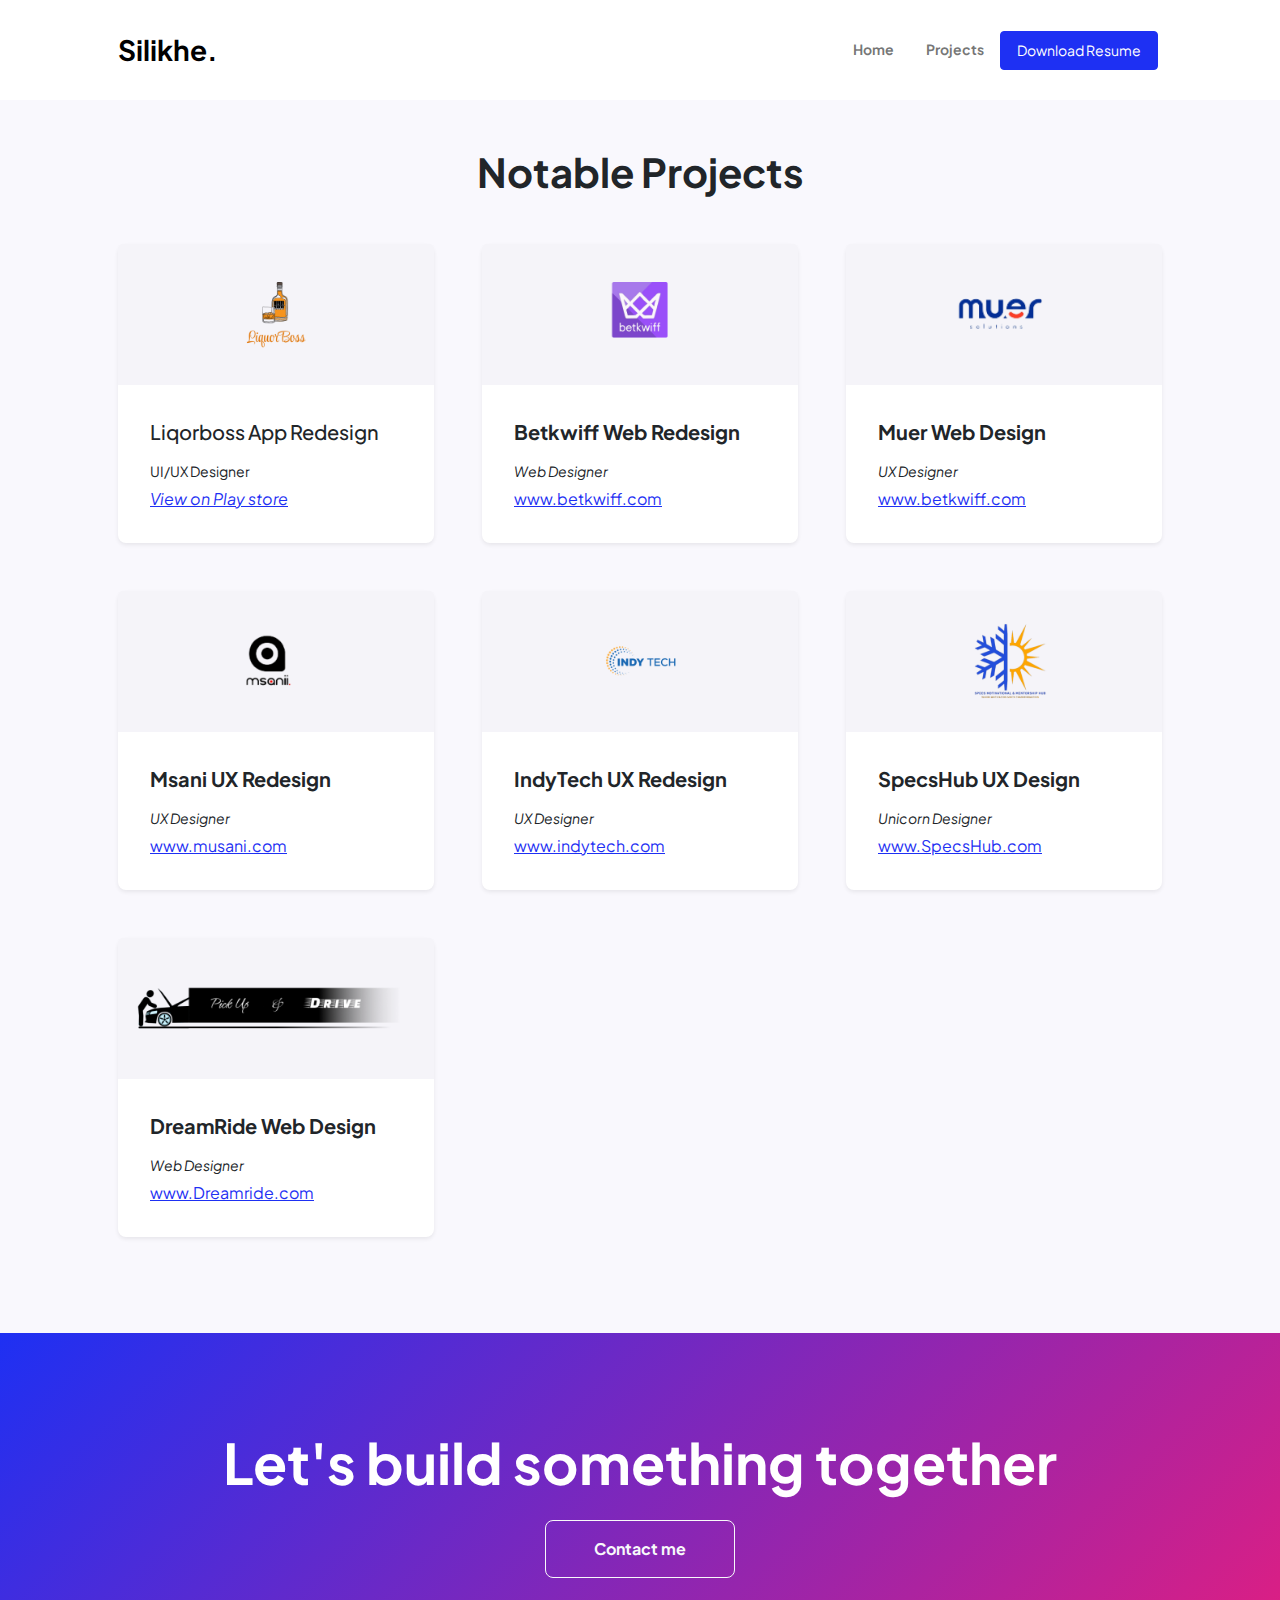
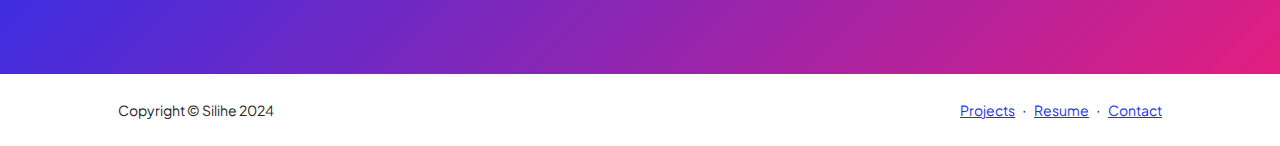
==== commit 49671b80: "some changes" ====
--- a/projects.html
+++ b/projects.html
@@ -59,21 +59,6 @@
         <div class="row row-cols-1 row-cols-md-3 g-5">
           <div class="col">
             <div class="card rounded-3 shadow-sm border-0" style="width: 100%">
-              <img src="./assets/cover.png" class="card-img-top" alt="Sunset Over the Sea" />
-              <div class="card-body m-3">
-                <p class="text-bold" style="
-                      font-weight: bold;
-                      font-size: 20px;
-                      margin-bottom: 8px;
-                    ">
-                  Chlorox App Redesign
-                </p>
-                <a href="https://specsmentors.com/" class="card-link">www.silikhe.com</a>
-              </div>
-            </div>
-          </div>
-          <div class="col">
-            <div class="card rounded-3 shadow-sm border-0" style="width: 100%">
               <img src="./assets/cover/liquorboss.png" class="card-img-top" alt="Sunset Over the Sea" />
               <div class="card-body m-3">
                 <p class="text-bold" style="
@@ -85,100 +70,142 @@
                 </p>
                 <div class="py-1">
                   <small>
+                      UI/UX Designer
+                  </small>
+                </div>
+                <i><a href="https://play.google.com/store/apps/details?id=com.maseria.liqboss&pli=1" class="card-link">View on Play store</a></i>
+              </div>
+            </div>
+          </div>
+          <div class="col">
+            <div class="card rounded-3 shadow-sm border-0" style="width: 100%">
+              <img src="./assets/cover/betkwiff.png" class="card-img-top" alt="Sunset Over the Sea" />
+              <div class="card-body m-3">
+                <p class="text-bold" style="
+                      font-weight: bold;
+                      font-size: 20px;
+                      margin-bottom: 8px;
+                    ">
+                  Betkwiff Web Redesign
+                </p>
+                <div class="py-1">
+                  <small>
+                    <i>
+                      Web Designer
+                    </i>
+                  </small>
+                </div>
+                <a href="https://betkwiff.com/" class="card-link">www.betkwiff.com</a>
+              </div>
+            </div>
+          </div>
+          <div class="col">
+            <div class="card rounded-3 shadow-sm border-0" style="width: 100%">
+              <img src="./assets/cover/Muer.png" class="card-img-top" alt="Sunset Over the Sea" />
+              <div class="card-body m-3">
+                <p class="text-bold" style="
+                      font-weight: bold;
+                      font-size: 20px;
+                      margin-bottom: 8px;
+                    ">
+                  Muer Web Design
+                </p>
+                <div class="py-1">
+                  <small>
                     <i>
                       UX Designer
                     </i>
                   </small>
                 </div>
-                <a href="https://specsmentors.com/" class="card-link">www.silikhe.com</a>
-              </div>
-            </div>
-          </div>
-          <div class="col">
-            <div class="card rounded-3 shadow-sm border-0" style="width: 100%">
-              <img src="./assets/cover.png" class="card-img-top" alt="Sunset Over the Sea" />
-              <div class="card-body m-3">
-                <p class="text-bold" style="
-                      font-weight: bold;
-                      font-size: 20px;
-                      margin-bottom: 8px;
-                    ">
-                  Chlorox App Redesign
-                </p>
-                <a href="https://specsmentors.com/" class="card-link">www.silikhe.com</a>
-              </div>
-            </div>
-          </div>
-          <div class="col">
-            <div class="card rounded-3 shadow-sm border-0" style="width: 100%">
-              <img src="./assets/cover.png" class="card-img-top" alt="Sunset Over the Sea" />
-              <div class="card-body m-3">
-                <p class="text-bold" style="
-                      font-weight: bold;
-                      font-size: 20px;
-                      margin-bottom: 8px;
-                    ">
-                  Chlorox App Redesign
-                </p>
-                <a href="https://specsmentors.com/" class="card-link">www.silikhe.com</a>
-              </div>
-            </div>
-          </div>
-          <div class="col">
-            <div class="card">
-              <div class="card-body">
-                <h5 class="card-title">Lord Coffee</h5>
-                <p class="card-text">
-                  I specialize in facilitating coffee importation from Kenya
-                  to various global destinations while fostering connections
-                  between coffee farmers and potential investors. My focus
-                  lies in crafting engaging and conversion-oriented
-                  experiences, designed to enhance interactions between
-                  stakeholders, thereby amplifying engagement and fostering
-                  successful conversions in the coffee industry.
-                </p>
-              </div>
-              <div class="card-footer">
-                <small class="text-muted">Role: Product Designer</small>
-              </div>
-            </div>
-          </div>
-
-          <div class="col">
-            <div class="card">
-              <div class="card-body">
-                <h5 class="card-title">Indy Tech</h5>
-                <p class="card-text">
-                  I specialize in optimizing the user experience at Indy Tech,
-                  ensuring a seamless platform for connecting tech enthusiasts
-                  with prospective employers. My focus is on enhancing
-                  usability and functionality to create a more user-friendly
-                  interface for both job seekers and employers, improving
-                  their overall experience on the platform.
-                </p>
-                <a href="https://indytech.co.ke/" class="card-link">Visit Site</a>
-              </div>
-              <div class="card-footer">
-                <small class="text-muted">Role: Product Designer</small>
-              </div>
-            </div>
-          </div>
-          <div class="col">
-            <div class="card">
-              <div class="card-body">
-                <h5 class="card-title">TTL</h5>
-                <p class="card-text">
-                  TTL serves as a hub for independent African artists and
-                  labels, committed to championing African music on a global
-                  scale. Fueled by a team of dedicated professionals, TTL
-                  offers digital avenues and strategic placement, bridging the
-                  gap between African talent and the international music
-                  landscape. This platform is dedicated to amplifying the
-                  reach and impact of African music across the global stage.
-                </p>
-              </div>
-              <div class="card-footer">
-                <small class="text-muted">Role: Product Designer</small>
+                <a href="https://muer.com/" class="card-link">www.betkwiff.com</a>
+              </div>
+            </div>
+          </div>
+          <div class="col">
+            <div class="card rounded-3 shadow-sm border-0" style="width: 100%">
+              <img src="./assets/cover/Msani.png" class="card-img-top" alt="Sunset Over the Sea" />
+              <div class="card-body m-3">
+                <p class="text-bold" style="
+                      font-weight: bold;
+                      font-size: 20px;
+                      margin-bottom: 8px;
+                    ">
+                  Msani UX Redesign
+                </p>
+                <div class="py-1">
+                  <small>
+                    <i>
+                      UX Designer
+                    </i>
+                  </small>
+                </div>
+                <a href="https://musani.com/" class="card-link">www.musani.com</a>
+              </div>
+            </div>
+          </div>
+          <div class="col">
+            <div class="card rounded-3 shadow-sm border-0" style="width: 100%">
+              <img src="./assets/cover/Indytech.png" class="card-img-top" alt="Sunset Over the Sea" />
+              <div class="card-body m-3">
+                <p class="text-bold" style="
+                      font-weight: bold;
+                      font-size: 20px;
+                      margin-bottom: 8px;
+                    ">
+                  IndyTech UX Redesign
+                </p>
+                <div class="py-1">
+                  <small>
+                    <i>
+                      UX Designer
+                    </i>
+                  </small>
+                </div>
+                <a href="https://indytech.co.ke/" class="card-link">www.indytech.com</a>
+              </div>
+            </div>
+          </div>
+          <div class="col">
+            <div class="card rounded-3 shadow-sm border-0" style="width: 100%">
+              <img src="./assets/cover/Specshub.png" class="card-img-top" alt="Sunset Over the Sea" />
+              <div class="card-body m-3">
+                <p class="text-bold" style="
+                      font-weight: bold;
+                      font-size: 20px;
+                      margin-bottom: 8px;
+                    ">
+                  SpecsHub UX Design
+                </p>
+                <div class="py-1">
+                  <small>
+                    <i>
+                      Unicorn Designer
+                    </i>
+                  </small>
+                </div>
+                <a href="https://specsmentors.com/instructure" class="card-link">www.SpecsHub.com</a>
+              </div>
+            </div>
+          </div>
+          <div class="col">
+            <div class="card rounded-3 shadow-sm border-0" style="width: 100%">
+              <img src="./assets/cover/pickup.png" class="card-img-top" alt="Sunset Over the Sea" />
+              <div class="card-body m-3">
+                <p class="text-bold" style="
+                      font-weight: bold;
+                      font-size: 20px;
+                      margin-bottom: 8px;
+                    ">
+                  DreamRide Web Design
+                </p>
+                <div class="py-1">
+                  <small>
+                    <i>
+                      Web Designer
+                    </i>
+                  </small>
+                </div>
+                <a href="https://drivedreamride.com/" class="card-link">www.Dreamride.com</a>
               </div>
             </div>
           </div>
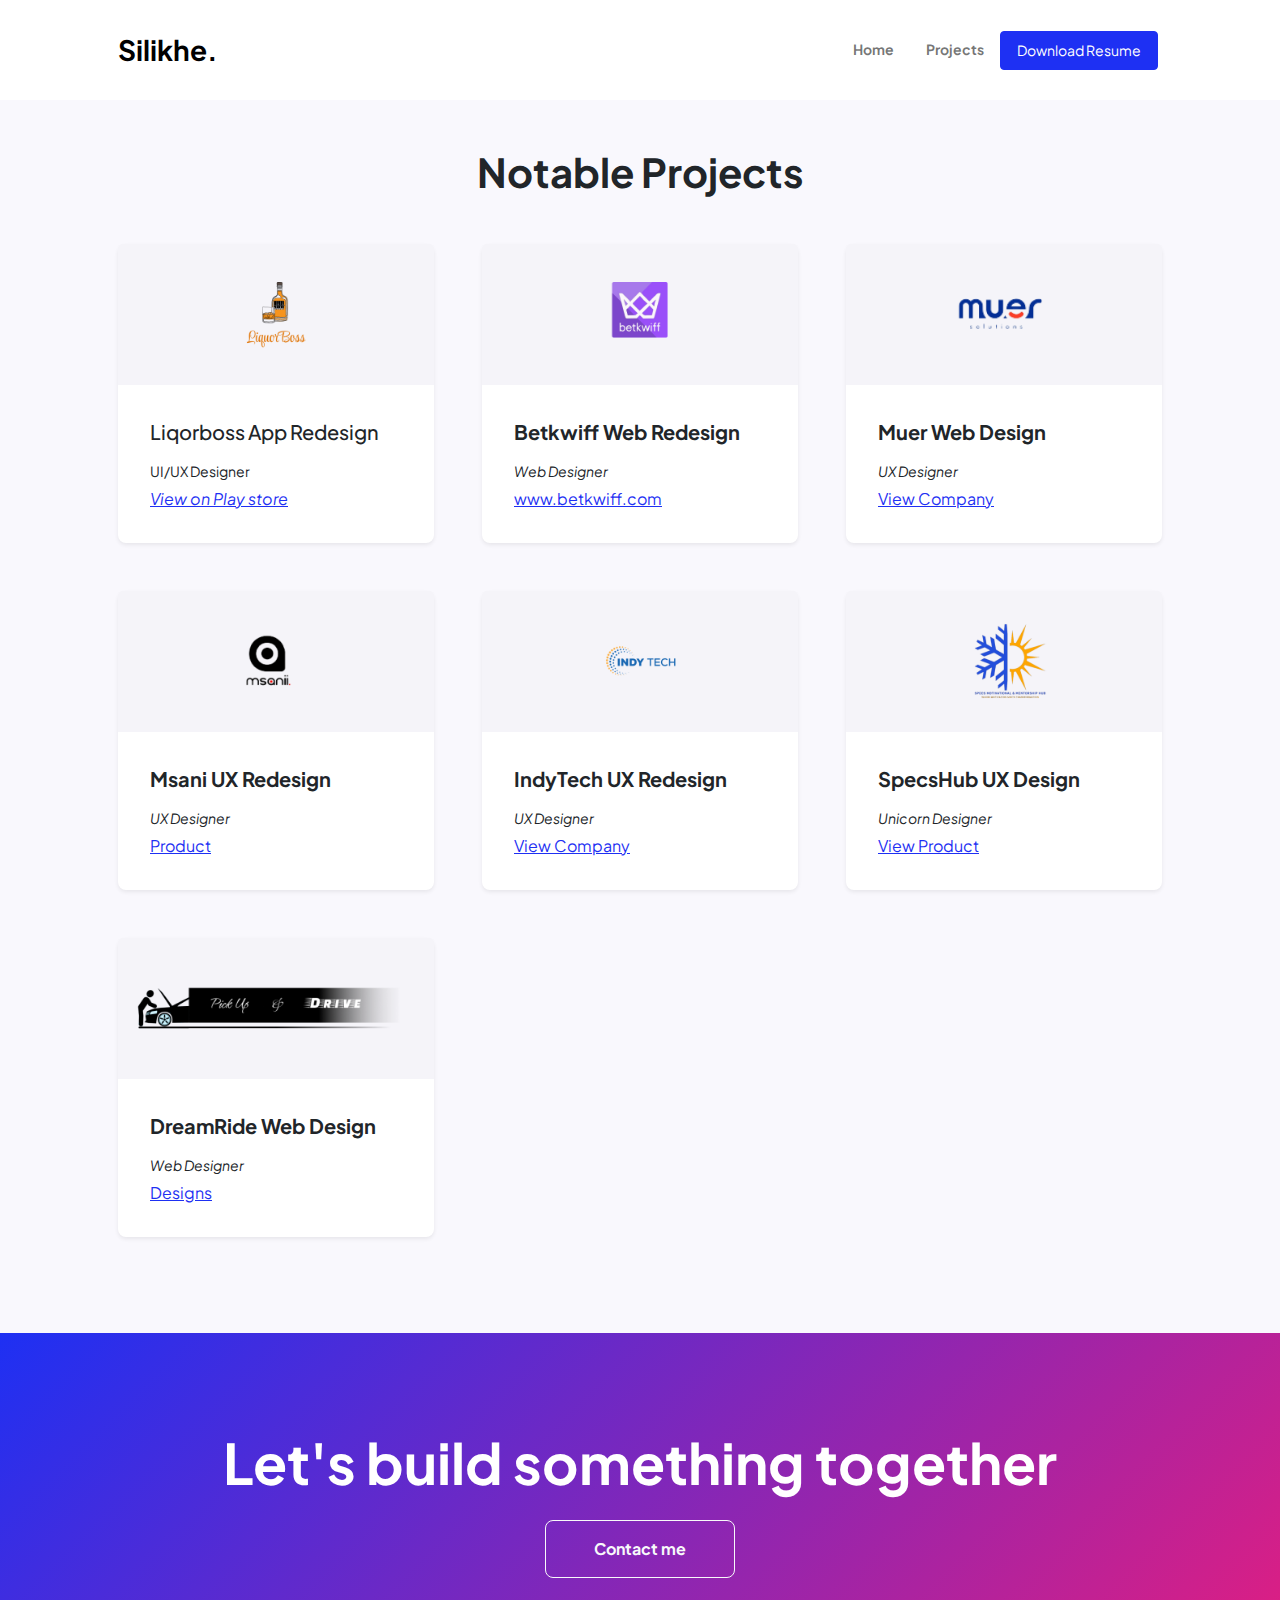
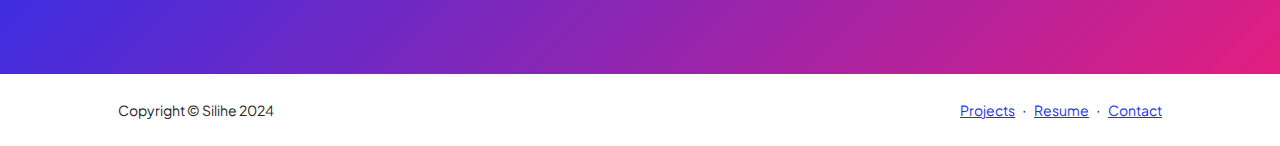
==== commit 2d8dda6b: "some changes" ====
--- a/projects.html
+++ b/projects.html
@@ -117,7 +117,7 @@
                     </i>
                   </small>
                 </div>
-                <a href="https://muer.com/" class="card-link">www.betkwiff.com</a>
+                <a href="https://muer.co.ke/" class="card-link">View Company</a>
               </div>
             </div>
           </div>
@@ -139,7 +139,7 @@
                     </i>
                   </small>
                 </div>
-                <a href="https://musani.com/" class="card-link">www.musani.com</a>
+                <a href="https://musani.com/" class="card-link">Product</a>
               </div>
             </div>
           </div>
@@ -161,7 +161,7 @@
                     </i>
                   </small>
                 </div>
-                <a href="https://indytech.co.ke/" class="card-link">www.indytech.com</a>
+                <a href="https://indytech.co.ke/" class="card-link">View Company</a>
               </div>
             </div>
           </div>
@@ -183,7 +183,7 @@
                     </i>
                   </small>
                 </div>
-                <a href="https://specsmentors.com/instructure" class="card-link">www.SpecsHub.com</a>
+                <a href="https://specsmentors.com/instructure" class="card-link">View Product</a>
               </div>
             </div>
           </div>
@@ -205,7 +205,7 @@
                     </i>
                   </small>
                 </div>
-                <a href="https://drivedreamride.com/" class="card-link">www.Dreamride.com</a>
+                <a href="https://drivedreamride.com/" class="card-link">Designs</a>
               </div>
             </div>
           </div>
